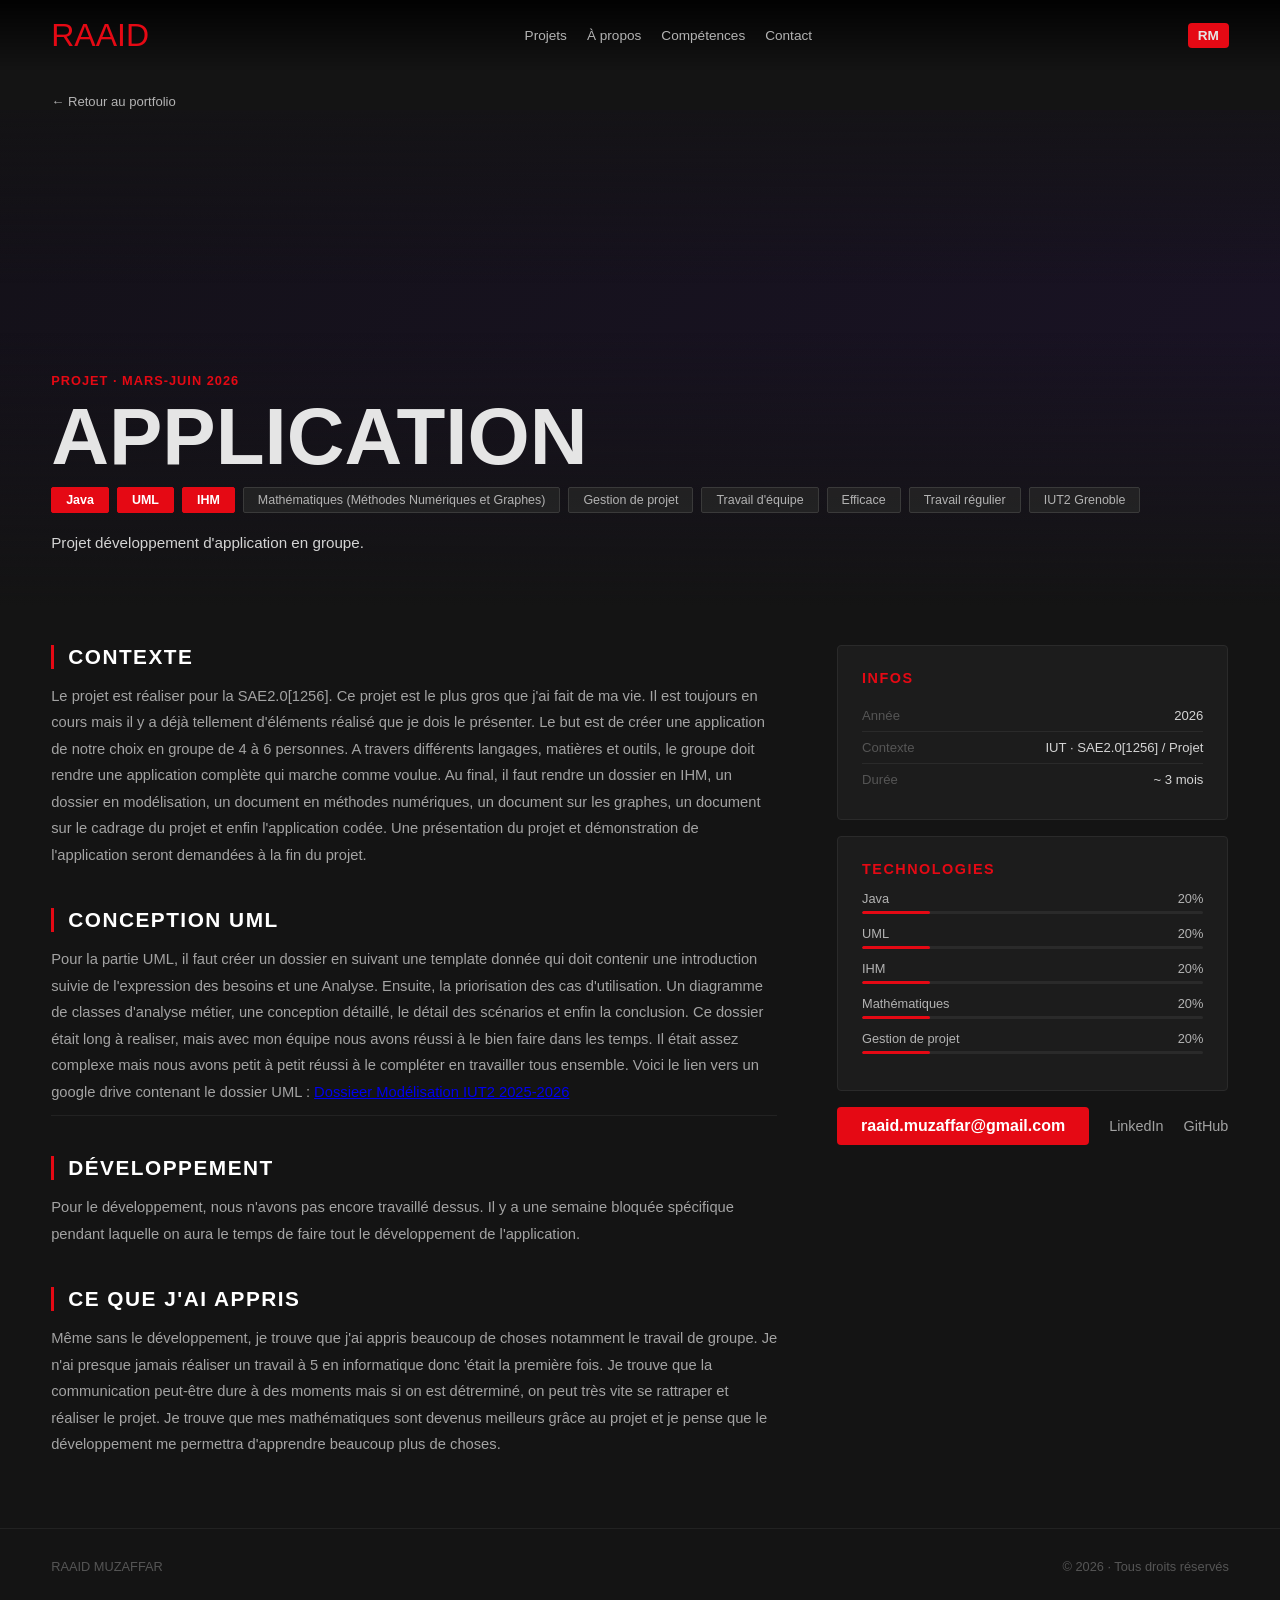
==== application.html @ b2a7c962 "Add files via upload" ====
<!DOCTYPE html>
<html lang="fr">
<head>
  <meta charset="UTF-8">
  <meta name="viewport" content="width=device-width, initial-scale=1.0">
  <title>Application – Raaid Muzaffar</title>
  <link rel="stylesheet" href="cssportfolio.css">
</head>
<body>

<nav class="barrenav">
  <a href="index.html" class="logo">RAAID</a>
  <ul class="liennav">
    <li><a href="index.html">Projets</a></li>
    <li><a href="index.html">À propos</a></li>
    <li><a href="index.html">Compétences</a></li>
    <li><a href="index.html">Contact</a></li>
  </ul>
  <div class="avatar">RM</div>
</nav>

<a href="index.html" class="btn-arriere">← Retour au portfolio</a>

<section class="main-proj">
  <div class="bg-main-proj" style="background: linear-gradient(135deg, #110724, #2d115c);"></div>
  <div class="contenu-main-proj">
    <span class="grostxt-àpropos">PROJET · MARS-JUIN 2026</span>
    <h1>APPLICATION</h1>
    <div class="infos-main-proj">
      <span class="tag-red">Java</span>
      <span class="tag-red">UML</span>
      <span class="tag-red">IHM</span>
      <span>Mathématiques (Méthodes Numériques et Graphes)</span>
      <span>Gestion de projet</span>
      <span>Travail d'équipe</span>
      <span>Efficace</span>
      <span>Travail régulier</span>
      <span>IUT2 Grenoble</span>
    </div>
    <p style="color:#d4d4d4; max-width:580px; font-size:0.95rem; line-height:1.6;">
      Projet développement d'application en groupe.
    </p>
  </div>
</section>

<div class="main-structure">

  <div class="corps-main">

    <h2>CONTEXTE</h2>
    <p>Le projet est réaliser pour la SAE2.0[1256].
      Ce projet est le plus gros que j'ai fait de ma vie.
      Il est toujours en cours mais il y a déjà tellement d'éléments réalisé que je dois le présenter.
      Le but est de créer une application de notre choix en groupe de 4 à 6 personnes.
      A travers différents langages, matières et outils, le groupe doit rendre une application complète qui marche comme voulue.
      Au final, il faut rendre un dossier en IHM, un dossier en modélisation, un document en méthodes numériques, un document sur les graphes, un document sur le cadrage du projet et enfin l'application codée.
      Une présentation du projet et démonstration de l'application seront demandées à la fin du projet.
    </p>

    <h2>CONCEPTION UML</h2>
    <p>Pour la partie UML, il faut créer un dossier en suivant une template donnée qui doit contenir une introduction suivie de l'expression des besoins et une Analyse.
      Ensuite, la priorisation des cas d'utilisation. Un diagramme de classes d'analyse métier, une conception détaillé, le détail des scénarios et enfin la conclusion.
      Ce dossier était long à realiser, mais avec mon équipe nous avons réussi à le bien faire dans les temps. Il était assez complexe mais nous avons petit à petit réussi à le compléter en travailler tous ensemble.
      Voici le lien vers un google drive contenant le dossier UML : <a href="https://drive.google.com/drive/folders/1jCc0aS4no5VzSkg6gOeWBM4frfP3zJgY?usp=sharing">Dossieer Modélisation IUT2 2025-2026</a>
    </p>

    <div class="divise-main"></div>

    <h2>DÉVELOPPEMENT</h2>
    <p>Pour le développement, nous n'avons pas encore travaillé dessus.
      Il y a une semaine bloquée spécifique pendant laquelle on aura le temps de faire tout le développement de l'application.
    </p>

    <h2>CE QUE J'AI APPRIS</h2>
    <ul>
      <p>Même sans le développement, je trouve que j'ai appris beaucoup de choses notamment le travail de groupe. Je n'ai presque jamais réaliser un travail à 5 en informatique donc 'était la première fois.
      Je trouve que la communication peut-être dure à des moments mais si on est détrerminé, on peut très vite se rattraper et réaliser le projet. 
      Je trouve que mes mathématiques sont devenus meilleurs grâce au projet et je pense que le développement me permettra d'apprendre beaucoup plus de choses.
      </p>
    </ul>

  </div>

  <aside class="sidebar-main">

    <div class="sidebar-carte">
      <h3>INFOS</h3>
      <div class="sidebar-info">
        <span class="label">Année</span>
        <span class="valeur">2026</span>
      </div>
      <div class="sidebar-info">
        <span class="label">Contexte</span>
        <span class="valeur">IUT · SAE2.0[1256] / Projet</span>
      </div>
      <div class="sidebar-info">
        <span class="label">Durée</span>
        <span class="valeur">~ 3 mois</span>
      </div>
    </div>

    <div class="sidebar-carte">
      <h3>TECHNOLOGIES</h3>
      <div class="barre-comp">
        <div class="barre-comp-label"><span>Java</span><span>20%</span></div>
        <div class="barre-comp-track"><div class="barre-comp-fill" style="width: 20%;"></div></div>
      </div>
      <div class="barre-comp">
        <div class="barre-comp-label"><span>UML</span><span>20%</span></div>
        <div class="barre-comp-track"><div class="barre-comp-fill" style="width: 20%;"></div></div>
      </div>
      <div class="barre-comp">
        <div class="barre-comp-label"><span>IHM</span><span>20%</span></div>
        <div class="barre-comp-track"><div class="barre-comp-fill" style="width: 20%;"></div></div>
      </div>
      <div class="barre-comp">
        <div class="barre-comp-label"><span>Mathématiques</span><span>20%</span></div>
        <div class="barre-comp-track"><div class="barre-comp-fill" style="width: 20%;"></div></div>
      </div>
      <div class="barre-comp">
        <div class="barre-comp-label"><span>Gestion de projet</span><span>20%</span></div>
        <div class="barre-comp-track"><div class="barre-comp-fill" style="width: 20%;"></div></div>
      </div>
    </div>

    <div class="lien-contact">
    <a href="mailto:raaid.muzaffar@gmail.com" class="btn-red">raaid.muzaffar@gmail.com</a>
    <a href="https://linkedin.com/in/raaid-muzaffar-5b97623b1" target="_blank" class="style-link">LinkedIn</a>
    <a href="https://github.com/raaid07" target="_blank" class="style-link">GitHub</a>
  </div>

  </aside>

</div>

<footer>
  <div>RAAID MUZAFFAR</div>
  <div>© 2026 · Tous droits réservés</div>
</footer>

</body>
</html>
---- cssportfolio.css ----
* { 
  margin: 0; padding: 0; box-sizing: border-box; 
}
/* Corps de la page de base menu portfoli*/
body { background: #141414;
  color: #e5e5e5;
  font-family: 'Inter', sans-serif;
  overflow-x: hidden;
  padding-top: 70px;
}
/*Tout en lien avec la barre de nvgation du portfoolio*/
.barrenav {
  position: fixed;
  top: 0; left: 0; right: 0;
  height: 70px;
  background: linear-gradient(to bottom, rgba(0,0,0,0.9), transparent);
  display: flex;
  align-items: center;
  justify-content: space-between;
  padding: 0 4%;
  z-index: 100;
}
.logo { 
  font-family: 'Bebas Neue', sans-serif; 
  font-size: 2rem; 
  color: #E50914; 
  text-decoration: none; 
}
.liennav { 
  display: flex; 
  gap: 20px; 
  list-style: none; 
}
.liennav a { 
  color: #b3b3b3; 
  text-decoration: none; 
  font-size: 0.85rem; 
}
.liennav a:hover { 
  color: #fff;}
.avatar {
  background: #E50914; padding: 5px 10px; border-radius: 4px; font-weight: bold; font-size: 0.85rem; 
}
/* Partie principal avc toutes les infos sur le portfdolio.*/
.principal { height: 80vh; display: flex; align-items: center; padding: 0 4%; gap: 40px; background: linear-gradient(to right, rgba(20,20,20,1) 40%, transparent), radial-gradient(circle, #2a0808 0%, #141414 100%);
}

.contenu-prin { 
  flex: 1; 
}

.photo-prin { flex: 0 0 300px; height: 400px; overflow: hidden; margin-right: 10%;
}

.photo-prin img { 
  width: 100%; height: 100%; object-fit: cover; object-position: top; 
}

.badge { 
  background: #E50914; 
  font-size: 0.7rem; 
  padding: 4px 8px; 
  font-weight: 600; 
  display: inline-block; 
}
.titre-prin { 
  font-family: 'Bebas Neue', sans-serif; 
  font-size: 5rem; 
  line-height: 0.9; 
  margin: 15px 0; 
}
.titre-prin span { 
  color: #E50914; 
}
.infos-prin { 
  display: flex; 
  gap: 15px; 
  font-size: 0.9rem; 
  color: #a3a3a3; 
  margin-bottom: 15px; 
}
.infos-prin .match { 
  color: #46d369; font-weight: bold; 
}
.infos-prin .maturité { 
  border: 1px solid #a3a3a3; padding: 0 5px; font-size: 0.75rem; 
}
.desc-prin { 
  max-width: 500px; color: #d4d4d4; margin-bottom: 25px; 
}
.btn-prin { 
  display: flex; gap: 10px; 
}
/* Css pour les boutoons portfolio*/
.btn-proj, .btn-cont { padding: 10px 24px; border-radius: 4px; font-weight: bold; text-decoration: none; display: inline-block; transition: 0.2s;
}
.btn-proj { 
  background: #fff; color: #000; 
}
.btn-proj:hover { 
  background: rgba(255,255,255,0.7); 
}
.btn-cont { 
  background: rgba(109,109,110,0.7); color: #fff; 
}
.btn-cont:hover { 
  background: rgba(109,109,110,0.4); 
}
.btn-red { 
  background: #E50914; color: #fff; padding: 10px 24px; border-radius: 4px; font-weight: bold; text-decoration: none; display: inline-block; 
}
/* Partie sur les projets avecc les informatiopns*/
.section-row { 
  padding: 20px 4%; 
}
.titre-projets { 
  font-family: 'Bebas Neue', sans-serif; font-size: 1.4rem; letter-spacing: 1px; margin-bottom: 15px; 
}

.contenu-projets { 
  display: flex; gap: 10px; overflow-x: auto; padding-bottom: 10px; 
}
.contenu-projets::-webkit-scrollbar { 
  display: none; 
}
/* lacarte elle meme des projets du portfolio*/
.carte {
  flex: 0 0 240px; height: 140px; border-radius: 4px; overflow: hidden; position: relative; cursor: pointer; transition: transform 0.3s; text-decoration: none; color: inherit;
}
.carte:hover { 
  transform: scale(1.05); z-index: 2; 
}
.titre-proj { 
  width: 100%; height: 100%; display: flex; align-items: center; justify-content: center; font-family: 'Bebas Neue', sans-serif; font-size: 1.8rem; color: rgba(255,255,255,0.15); 
}
.overlay-proj { 
  position: absolute; inset: 0; background: rgba(0,0,0,0.85); display: flex; flex-direction: column; justify-content: flex-end; padding: 15px; opacity: 0; transition: opacity 0.2s; 
}
.carte:hover .overlay-proj { 
  opacity: 1; 
}
.nom-proj { 
  font-weight: bold; font-size: 0.9rem; 
}
.tags-proj { 
  font-size: 0.75rem; color: #b3b3b3; margin-top: 5px; }
.proj1 { background: linear-gradient(135deg, #1f0303, #4a0606); 
}
.proj2 { 
  background: linear-gradient(135deg, #020c1b, #082449); 
}
.proj3 { 
  background: linear-gradient(135deg, #041408, #0b3314); 
}
.proj4 { 
  background: linear-gradient(135deg, #110724, #2d115c); 
}

/* la partie à propos avbec les images et la descriptionds*/
.àpropos { display: flex; align-items: stretch; background: #181818; min-height: 380px; }

.img-àpropos { flex: 0 0 26%; }
.img-àpropos img { width: 100%; height: 100%; object-fit: cover; display: block; }

.txt-àpropos { flex: 1; padding: 60px 5%; display: flex; flex-direction: column; justify-content: center; }

.grostxt-àpropos { color: #E50914; font-weight: bold; font-size: 0.8rem; letter-spacing: 1px; }
.txt-àpropos h2 { font-family: 'Bebas Neue', sans-serif; font-size: 2.5rem; margin: 10px 0; }
.txt-àpropos p { color: #a3a3a3; line-height: 1.6; }
.stats-àpropos { display: flex; gap: 40px; margin-top: 20px; }
.stats-àpropos strong { font-family: 'Bebas Neue', sans-serif; font-size: 2rem; color: #E50914; display: block; }
.stats-àpropos p { font-size: 0.8rem; }
/* La partier compétences avec toutes mes compétences du portfolio*/
.ts-comp { display: flex; flex-wrap: wrap; gap: 10px; }
.ts-comp span { background: #262626; padding: 8px 16px; border-radius: 4px; font-size: 0.85rem; border: 1px solid #333; }
/* La partie contact pour me contacter avec git mail linkedin*/
.contact { padding: 60px 4%; text-align: center; }
.contact h2 { font-family: 'Bebas Neue', sans-serif; font-size: 3rem; margin: 10px 0; }
.contact p { color: #a3a3a3; margin-bottom: 20px; }
/*les liens pour le contatc*/
.lien-contact { display: flex; justify-content: center; align-items: center; gap: 20px; }
.style-link { color: #a3a3a3; text-decoration: none; font-size: 0.9rem; }
.style-link:hover { color: #fff; text-decoration: underline; }
/* le footyer avec quelquers informaztions*/
footer { padding: 30px 4%; display: flex; justify-content: space-between; font-size: 0.8rem; color: #555; border-top: 1px solid #222; }
/* Début de la aprtie pour les pages projets donc chaque page à pratiquement la même structure donc meilleur de les relier à ce css*/
/* Css pour le bouton arrière pour retournezr à la page d'"accueil en haut de la page des projets portfolio*/
.btn-arriere { display: inline-block; margin: 24px 4% 0; color: #b3b3b3; text-decoration: none; font-size: 0.82rem; transition: color 0.2s; }
.btn-arriere:hover { color: #fff; }
/* Partie en haut à gauche des pages projets où c'et écrit le nom la date et les compétences et une mini despcription*/
.main-proj {
  min-height: 55vh;
  display: flex; align-items: flex-end;
  padding: 60px 4% 50px;
  position: relative; overflow: hidden;
}
.bg-main-proj { position: absolute; inset: 0; opacity: 0.25; }
.main-proj::before { content: ''; position: absolute; inset: 0; background: linear-gradient(to bottom, rgba(20,20,20,0.7) 0%, transparent 35%), linear-gradient(to top, #141414 0%, transparent 55%); z-index: 1;
}
.contenu-main-proj { position: relative; z-index: 2; }
.contenu-main-proj h1 { font-family: 'Bebas Neue', sans-serif; font-size: 5rem; line-height: 0.9; margin: 12px 0; }

.infos-main-proj { display: flex; gap: 8px; margin: 14px 0 18px; flex-wrap: wrap; }
.infos-main-proj span { background: rgba(38,38,38,0.8); border: 1px solid #3a3a3a; padding: 5px 14px; border-radius: 2px; font-size: 0.78rem; color: #b3b3b3; }
.infos-main-proj .tag-red { background: #E50914; border-color: #E50914; color: #fff; font-weight: 600; }
/* le reste de la partiue princiapler de la page*/
.main-structure { display: flex; padding: 0 4% 60px; align-items: flex-start; }
/* Partie avec le texte*/
.corps-main { flex: 1; padding: 40px 60px 0 0; min-width: 0; }
.corps-main h2 { font-family: 'Bebas Neue', sans-serif; font-size: 1.3rem; letter-spacing: 1.5px; color: #fff; margin: 40px 0 14px; padding-left: 14px; border-left: 3px solid #E50914; }
.corps-main h2:first-child { margin-top: 0; }
.corps-main p { color: #a3a3a3; line-height: 1.8; margin-bottom: 10px; font-size: 0.92rem; }
.corps-main ul { list-style: none; padding: 0; }
.corps-main ul li { color: #a3a3a3; font-size: 0.92rem; line-height: 1.8; padding-left: 16px; position: relative; }
.corps-main ul li::before { content: '—'; position: absolute; left: 0; color: #E50914; }
.divise-main { height: 1px; background: #222; margin: 10px 0; }
/* la sidebar qui montre des infos mais aussi les compeetences et des barre de competences*/
.sidebar-main { flex: 0 0 260px; padding-top: 40px; position: sticky; top: 90px; }
.sidebar-carte { background: #1c1c1c; border: 1px solid #2a2a2a; border-radius: 4px; padding: 24px; margin-bottom: 16px; }
.sidebar-carte h3 { font-family: 'Bebas Neue', sans-serif; font-size: 0.9rem; letter-spacing: 1.5px; color: #E50914; margin-bottom: 14px; }
.sidebar-info { display: flex; justify-content: space-between; padding: 8px 0; border-bottom: 1px solid #2a2a2a; font-size: 0.82rem; }
.sidebar-info:last-child { border-bottom: none; }
.sidebar-info .label { color: #555; }
.sidebar-info .valeur { color: #d4d4d4; font-weight: 500; }
.barre-comp { margin-bottom: 12px; }
.barre-comp-label { display: flex; justify-content: space-between; font-size: 0.8rem; color: #b3b3b3; margin-bottom: 5px; }
.barre-comp-track { height: 3px; background: #2a2a2a; border-radius: 2px; overflow: hidden; }
.barre-comp-fill { height: 100%; background: #E50914; border-radius: 2px; }
/*les liens dans la sidebarss*/
.lien-sidebar { display: block; text-align: center; padding: 10px; background: #262626; border: 1px solid #3a3a3a; border-radius: 4px; color: #d4d4d4; text-decoration: none; font-size: 0.82rem; font-weight: 600; transition: background 0.2s; margin-top: 6px; }
.lien-sidebar:hover { background: #333; color: #fff; }
/* le responsive pour les mobiles pour le portfolio */
@media (max-width: 480px) {
 
  /* partier princiaplme du portfolio*/
  .titre-prin { 
    font-size: 2.8rem; 
  }
  .photo-prin { 
    width: 85%; height: 280px;
  }
  .badge { 
    font-size: 0.65rem; 
  }
 
  /* lers p^rojets et experiences du portfiolio pour les mobiles responsive*/
  .carte { 
    flex: 0 0 150px; height: 100px; 
  }
  .titre-proj { 
    font-size: 1.3rem; 
  }
 
  /*la partie à propos pour le responsive*/
  .img-àpropos { 
    height: 220px; 
  }
  .txt-àpropos h2 { 
    font-size: 2rem; 
  }
  .stats-àpropos { 
    gap: 20px; 
  }
 
  /* responssive pour les pages des projets et expéreinces protfiloi*/
  .project-hero-content h1 { 
    font-size: 2.4rem; 
  }
  .project-hero { 
    min-height: 40vh; padding: 40px 4% 35px;
   }
 
  /* le retponsive du portfoiool footer*/
  footer { 
    flex-direction: column; gap: 6px; text-align: center; 
  }
}
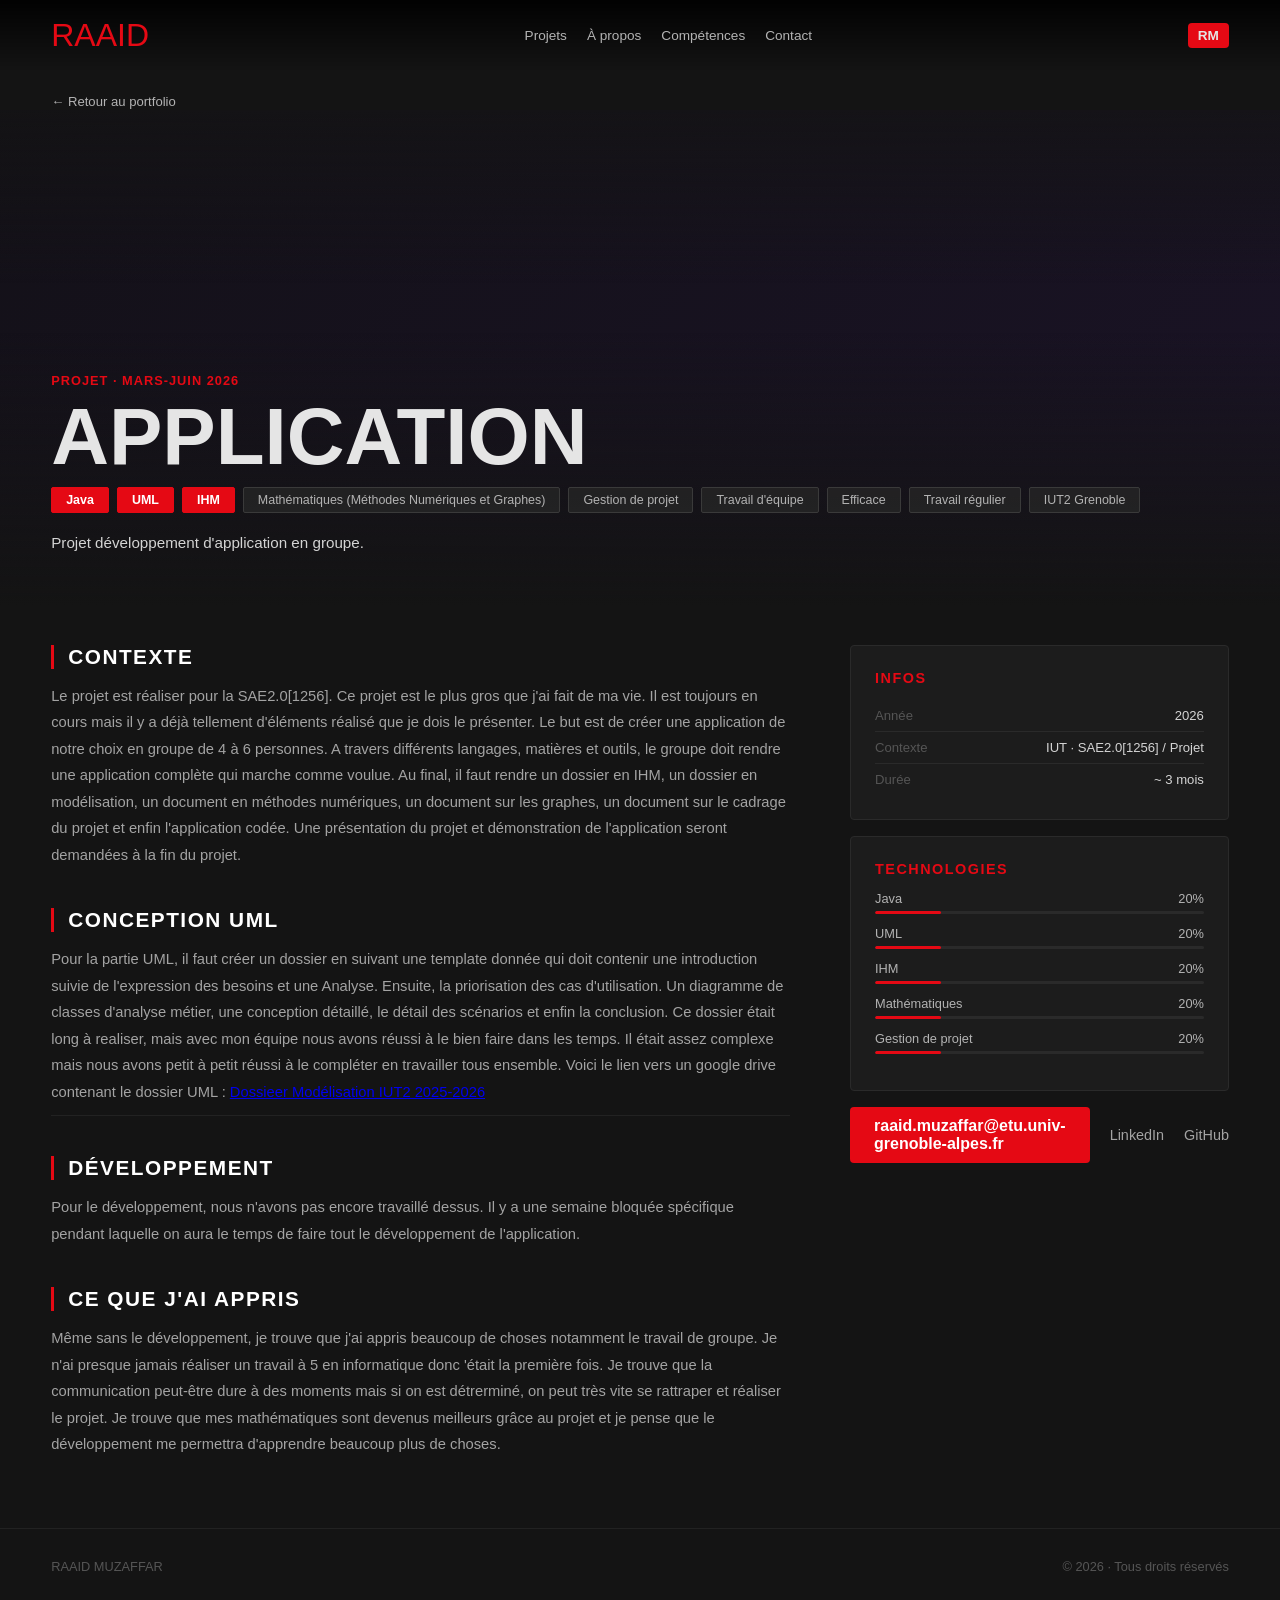
==== commit ee08197f: "Add files via upload" ====
--- a/application.html
+++ b/application.html
@@ -124,7 +124,7 @@
     </div>
 
     <div class="lien-contact">
-    <a href="mailto:raaid.muzaffar@gmail.com" class="btn-red">raaid.muzaffar@gmail.com</a>
+    <a href="mailto:raaid.muzaffar@gmail.com" class="btn-red">raaid.muzaffar@etu.univ-grenoble-alpes.fr</a>
     <a href="https://linkedin.com/in/raaid-muzaffar-5b97623b1" target="_blank" class="style-link">LinkedIn</a>
     <a href="https://github.com/raaid07" target="_blank" class="style-link">GitHub</a>
   </div>
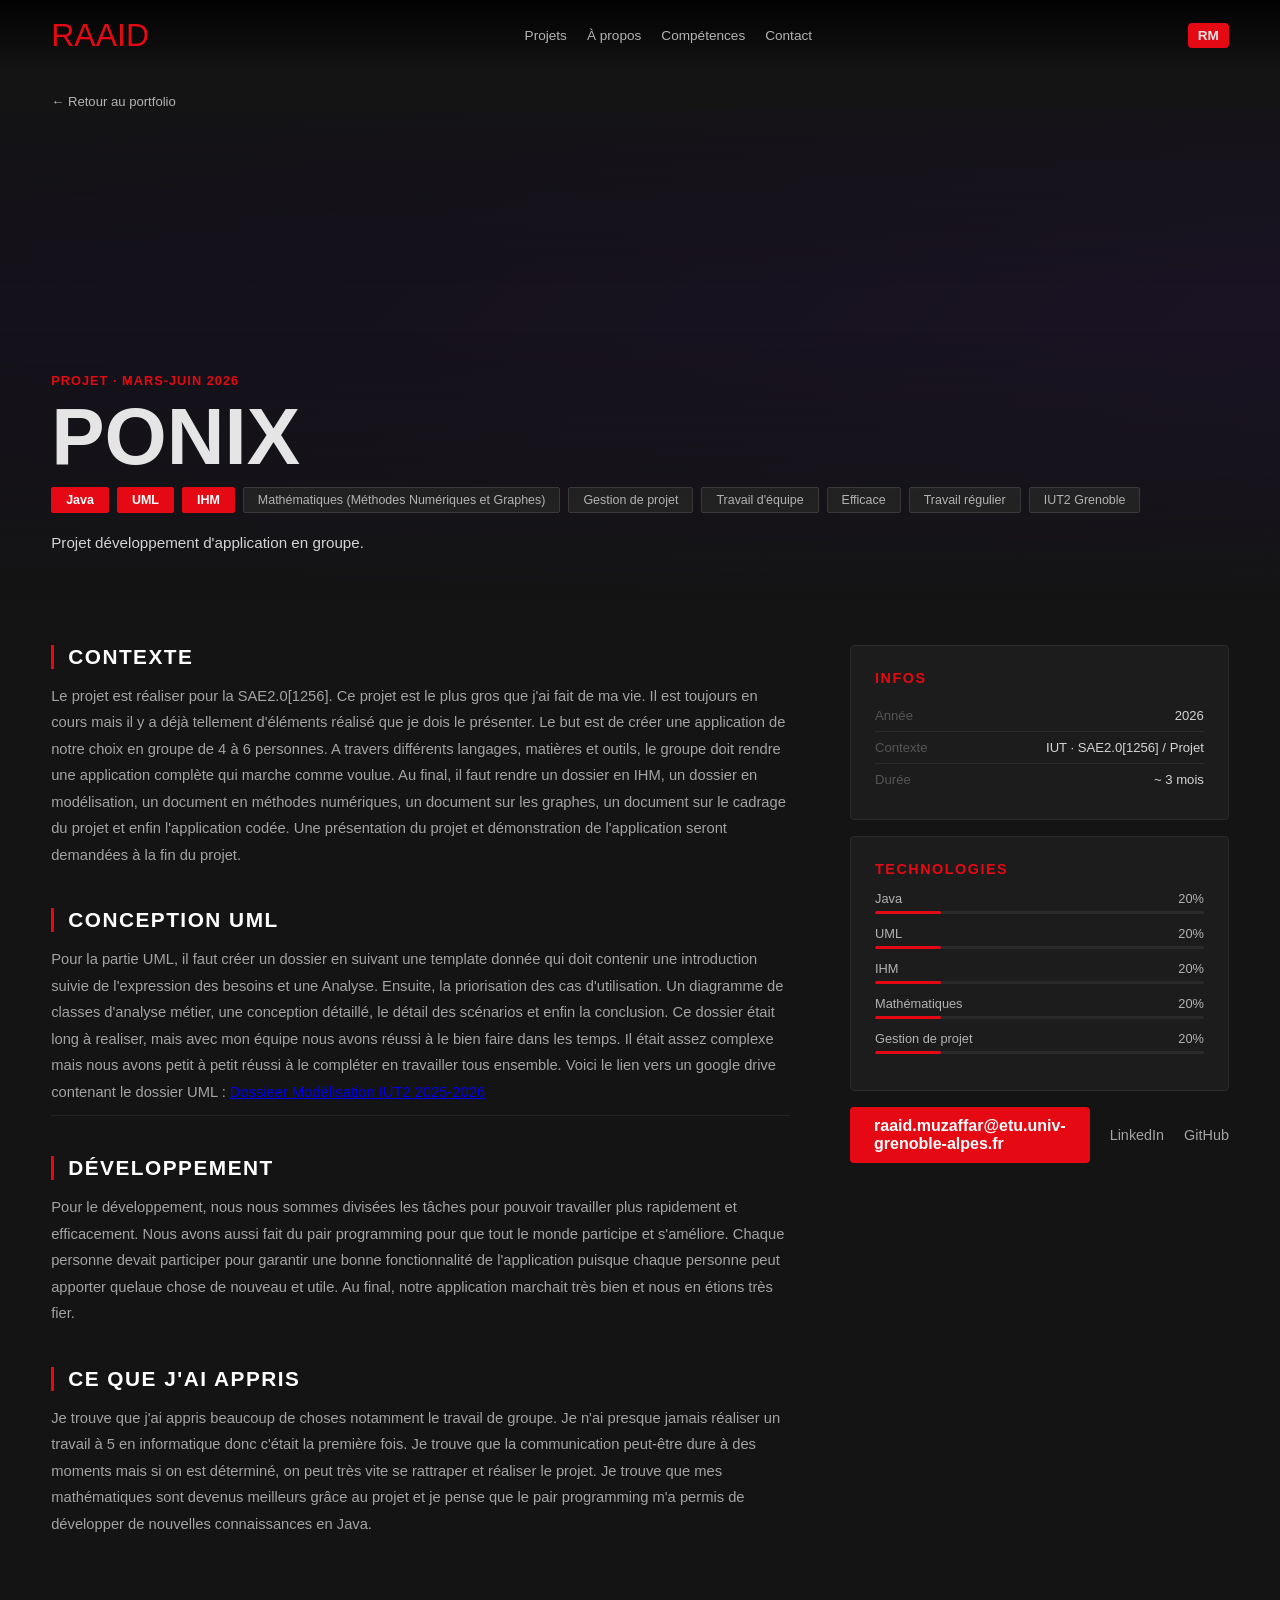
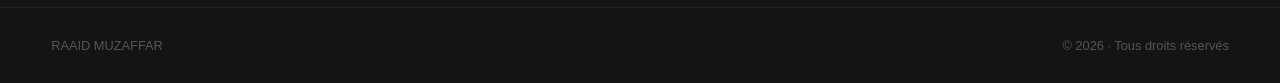
==== commit 0da6ef1a: "Change title to 'PONIX' and update development details Updated the title and project name from 'Appl" ====
--- a/application.html
+++ b/application.html
@@ -3,7 +3,7 @@
 <head>
   <meta charset="UTF-8">
   <meta name="viewport" content="width=device-width, initial-scale=1.0">
-  <title>Application – Raaid Muzaffar</title>
+  <title>PONIX – Raaid Muzaffar</title>
   <link rel="stylesheet" href="cssportfolio.css">
 </head>
 <body>
@@ -25,7 +25,7 @@
   <div class="bg-main-proj" style="background: linear-gradient(135deg, #110724, #2d115c);"></div>
   <div class="contenu-main-proj">
     <span class="grostxt-àpropos">PROJET · MARS-JUIN 2026</span>
-    <h1>APPLICATION</h1>
+    <h1>PONIX</h1>
     <div class="infos-main-proj">
       <span class="tag-red">Java</span>
       <span class="tag-red">UML</span>
@@ -67,15 +67,16 @@
     <div class="divise-main"></div>
 
     <h2>DÉVELOPPEMENT</h2>
-    <p>Pour le développement, nous n'avons pas encore travaillé dessus.
-      Il y a une semaine bloquée spécifique pendant laquelle on aura le temps de faire tout le développement de l'application.
+    <p>Pour le développement, nous nous sommes divisées les tâches pour pouvoir travailler plus rapidement et efficacement. Nous avons aussi fait du pair programming pour que tout le monde participe et s'améliore.
+      Chaque personne devait participer pour garantir une bonne fonctionnalité de l'application puisque chaque personne peut apporter quelaue chose de nouveau et utile. Au final, notre application marchait très bien et nous
+      en étions très fier.
     </p>
 
     <h2>CE QUE J'AI APPRIS</h2>
     <ul>
-      <p>Même sans le développement, je trouve que j'ai appris beaucoup de choses notamment le travail de groupe. Je n'ai presque jamais réaliser un travail à 5 en informatique donc 'était la première fois.
-      Je trouve que la communication peut-être dure à des moments mais si on est détrerminé, on peut très vite se rattraper et réaliser le projet. 
-      Je trouve que mes mathématiques sont devenus meilleurs grâce au projet et je pense que le développement me permettra d'apprendre beaucoup plus de choses.
+      <p>Je trouve que j'ai appris beaucoup de choses notamment le travail de groupe. Je n'ai presque jamais réaliser un travail à 5 en informatique donc c'était la première fois.
+      Je trouve que la communication peut-être dure à des moments mais si on est déterminé, on peut très vite se rattraper et réaliser le projet. 
+      Je trouve que mes mathématiques sont devenus meilleurs grâce au projet et je pense que le pair programming m'a permis de développer de nouvelles connaissances en Java.
       </p>
     </ul>
 
@@ -124,7 +125,7 @@
     </div>
 
     <div class="lien-contact">
-    <a href="mailto:raaid.muzaffar@gmail.com" class="btn-red">raaid.muzaffar@etu.univ-grenoble-alpes.fr</a>
+    <a href="mailto:raaid.muzaffar@etu.univ-grenoble-alpes.fr" class="btn-red">raaid.muzaffar@etu.univ-grenoble-alpes.fr</a>
     <a href="https://linkedin.com/in/raaid-muzaffar-5b97623b1" target="_blank" class="style-link">LinkedIn</a>
     <a href="https://github.com/raaid07" target="_blank" class="style-link">GitHub</a>
   </div>
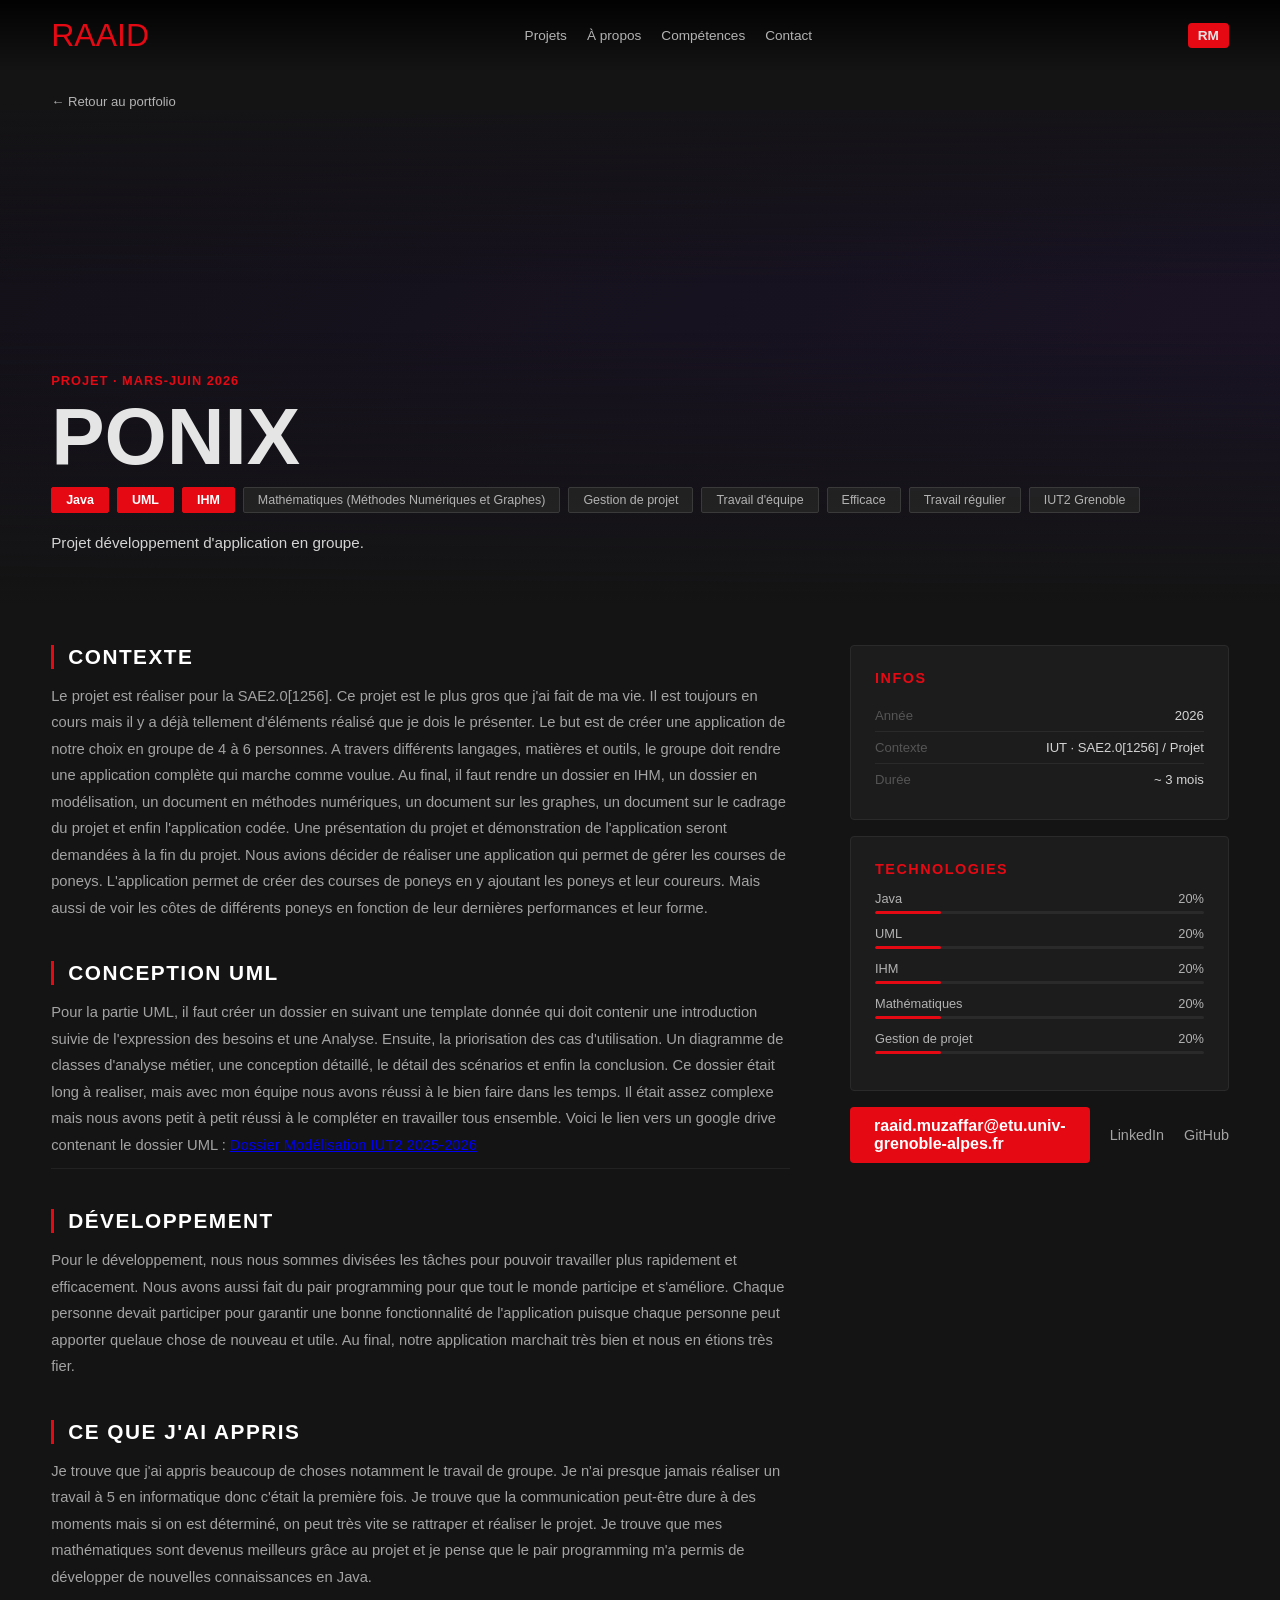
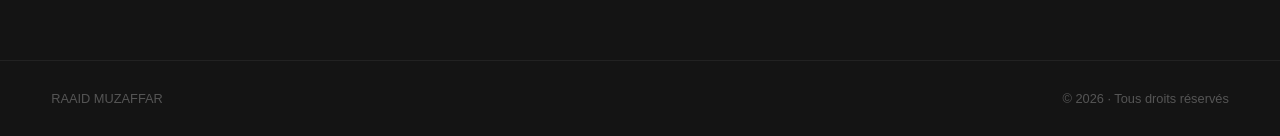
==== commit 28d2d7fc: "Fix spelling error in UML document link Corrected the spelling of 'Dossieer' to 'Dossier' in the UML" ====
--- a/application.html
+++ b/application.html
@@ -55,13 +55,15 @@
       A travers différents langages, matières et outils, le groupe doit rendre une application complète qui marche comme voulue.
       Au final, il faut rendre un dossier en IHM, un dossier en modélisation, un document en méthodes numériques, un document sur les graphes, un document sur le cadrage du projet et enfin l'application codée.
       Une présentation du projet et démonstration de l'application seront demandées à la fin du projet.
+      Nous avions décider de réaliser une application qui permet de gérer les courses de poneys. L'application permet de créer des courses de poneys en y ajoutant les poneys et leur coureurs. Mais aussi de voir
+      les côtes de différents poneys en fonction de leur dernières performances et leur forme.
     </p>
 
     <h2>CONCEPTION UML</h2>
     <p>Pour la partie UML, il faut créer un dossier en suivant une template donnée qui doit contenir une introduction suivie de l'expression des besoins et une Analyse.
       Ensuite, la priorisation des cas d'utilisation. Un diagramme de classes d'analyse métier, une conception détaillé, le détail des scénarios et enfin la conclusion.
       Ce dossier était long à realiser, mais avec mon équipe nous avons réussi à le bien faire dans les temps. Il était assez complexe mais nous avons petit à petit réussi à le compléter en travailler tous ensemble.
-      Voici le lien vers un google drive contenant le dossier UML : <a href="https://drive.google.com/drive/folders/1jCc0aS4no5VzSkg6gOeWBM4frfP3zJgY?usp=sharing">Dossieer Modélisation IUT2 2025-2026</a>
+      Voici le lien vers un google drive contenant le dossier UML : <a href="https://drive.google.com/drive/folders/1jCc0aS4no5VzSkg6gOeWBM4frfP3zJgY?usp=sharing">Dossier Modélisation IUT2 2025-2026</a>
     </p>
 
     <div class="divise-main"></div>
